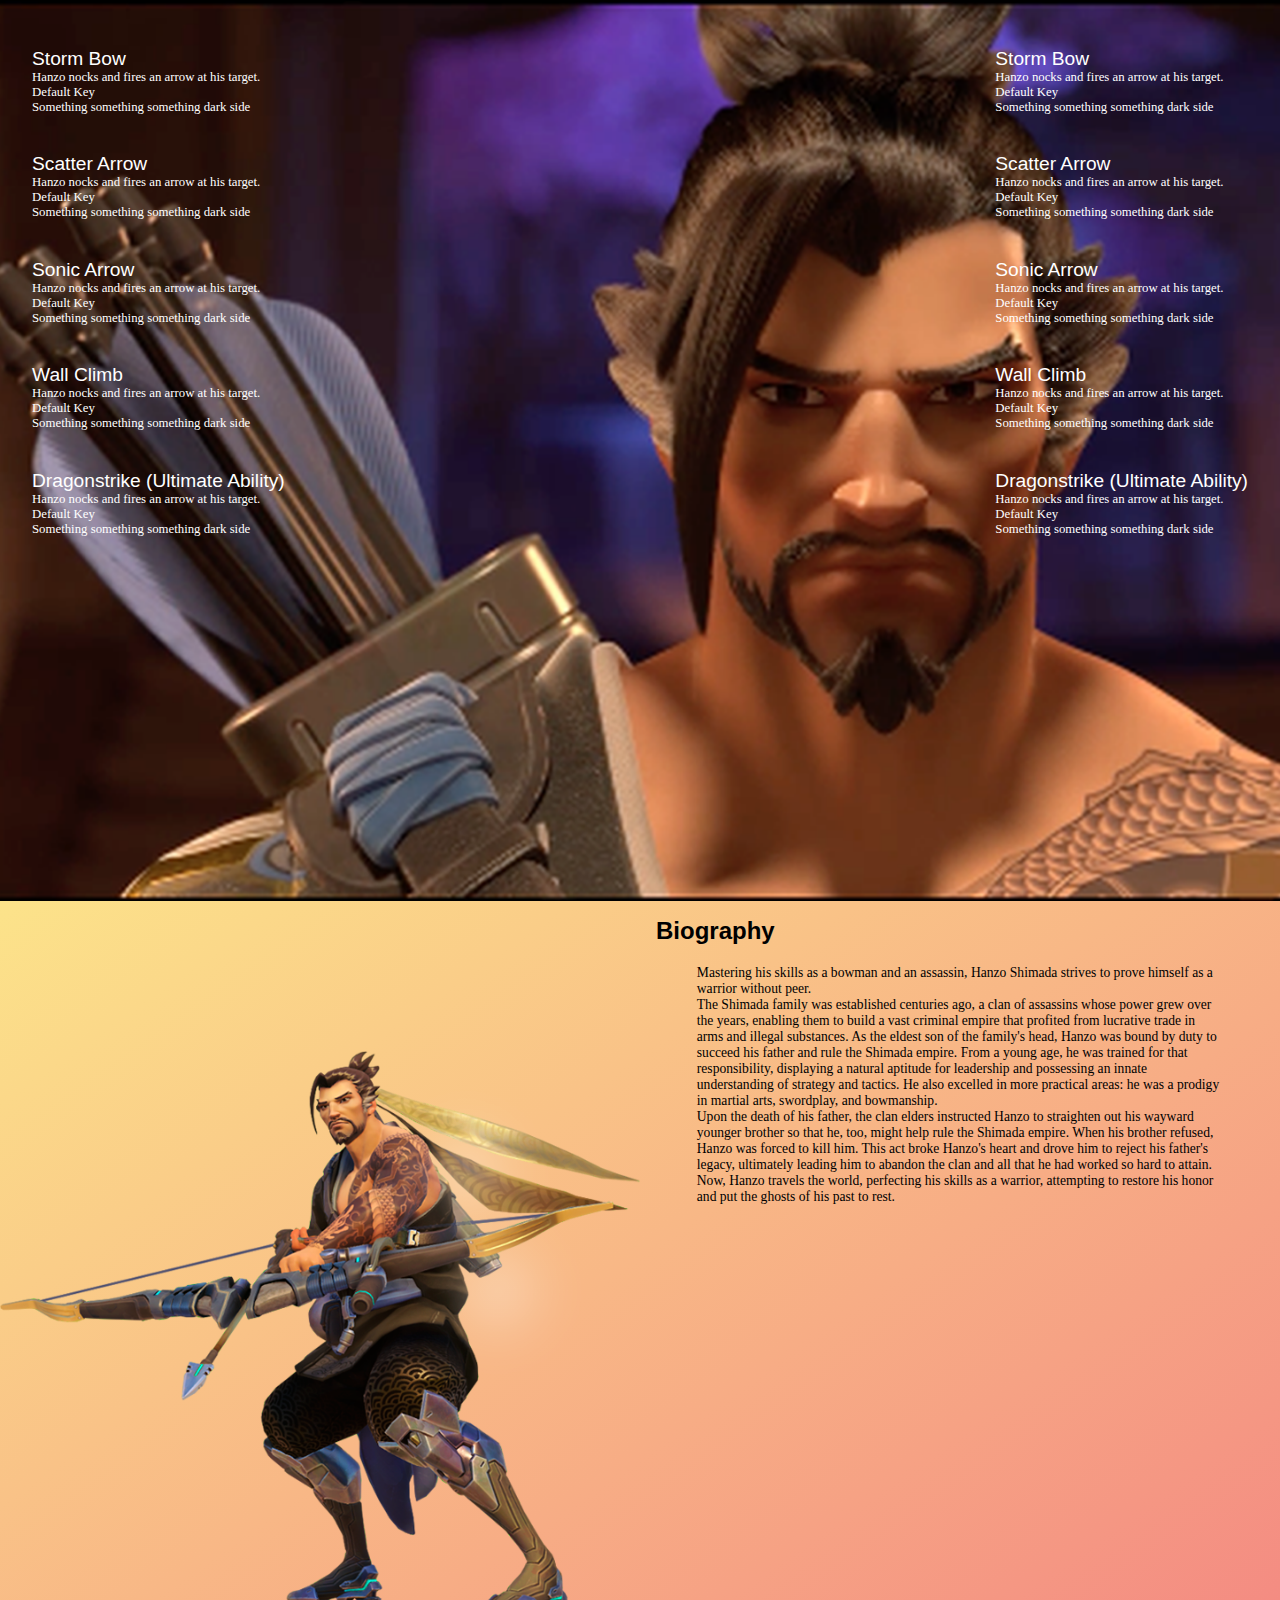
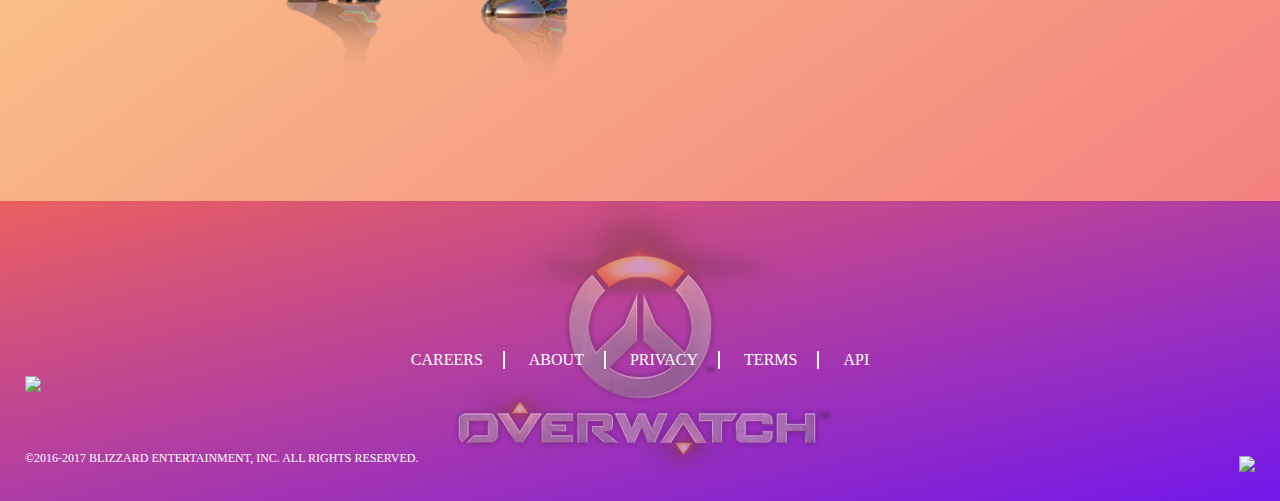
==== character.html @ 1e9bcd0b "To be fixed: -Responsiveness -Loading Screen" ====
<!DOCTYPE html>
<html lang="it">
<head>
    <meta charset="utf-8">
    <meta name="viewport" content="width=device-width, initial-scale=1.0">
    <link rel="shortcut icon" href="img/overwatch-favicon.ico" />
    <title>Hanzo | Overwatch</title>
    <link rel="stylesheet" href="css/normalize.css" />
    <link rel="stylesheet" href="css/style.css" />
</head>

<body>
    <section id="character-profile">
        <ul id="abilities">
            <li>Storm Bow</li>
            <li>Hanzo nocks and fires an arrow at his target. <br/>Default Key <br />Something something something dark side</li>
            <li>Scatter Arrow</li>
            <li>Hanzo nocks and fires an arrow at his target. <br/>Default Key <br />Something something something dark side</li>
            <li>Sonic Arrow</li>
            <li>Hanzo nocks and fires an arrow at his target. <br/>Default Key <br />Something something something dark side</li>
            <li>Wall Climb</li>
            <li>Hanzo nocks and fires an arrow at his target. <br/>Default Key <br />Something something something dark side</li>
            <li>Dragonstrike <span>(Ultimate Ability)</span></li>
            <li>Hanzo nocks and fires an arrow at his target. <br/>Default Key <br />Something something something dark side</li>
        </ul>
        <ul id="profile">
            <li>Storm Bow</li>
            <li>Hanzo nocks and fires an arrow at his target. <br/>Default Key <br />Something something something dark side</li>
            <li>Scatter Arrow</li>
            <li>Hanzo nocks and fires an arrow at his target. <br/>Default Key <br />Something something something dark side</li>
            <li>Sonic Arrow</li>
            <li>Hanzo nocks and fires an arrow at his target. <br/>Default Key <br />Something something something dark side</li>
            <li>Wall Climb</li>
            <li>Hanzo nocks and fires an arrow at his target. <br/>Default Key <br />Something something something dark side</li>
            <li>Dragonstrike <span>(Ultimate Ability)</span></li>
            <li>Hanzo nocks and fires an arrow at his target. <br/>Default Key <br />Something something something dark side</li>
        </ul>
    </section>
    <section id="character-bio">
        <div id="biography-img">
            <img src="img/CharacterPage_Hanzo_Full.png" />
        </div>
        <div id="biography-text">
            <h2>Biography</h2>
            <p>Mastering his skills as a bowman and an assassin, Hanzo Shimada strives to prove himself as a warrior without peer. <br/>The Shimada family was established centuries ago, a clan of assassins whose power grew over the years, enabling them to build a vast criminal empire that profited from lucrative trade in arms and illegal substances. As the eldest son of the family's head, Hanzo was bound by duty to succeed his father and rule the Shimada empire. From a young age, he was trained for that responsibility, displaying a natural aptitude for leadership and possessing an innate understanding of strategy and tactics. He also excelled in more practical areas: he was a prodigy in martial arts, swordplay, and bowmanship. <br/>Upon the death of his father, the clan elders instructed Hanzo to straighten out his wayward younger brother so that he, too, might help rule the Shimada empire. When his brother refused, Hanzo was forced to kill him. This act broke Hanzo's heart and drove him to reject his father's legacy, ultimately leading him to abandon the clan and all that he had worked so hard to attain. <br/>Now, Hanzo travels the world, perfecting his skills as a warrior, attempting to restore his honor and put the ghosts of his past to rest.</p>
        </div>
    </section>
    
    <footer>
        <div id="footer-logo"></div>
        <div id="blizz-logo">
            <div id="blizz-logo-wrap">
                <a href="#"><img src="img/Blizzard_Entertainment_Logo.png" /></a>
            </div>
            <p>&copy;2016-2017 BLIZZARD ENTERTAINMENT, INC. ALL RIGHTS RESERVED.</p>
        </div>
        <div id="footer-menu">
            <ul>
                <li><a href="#">Careers</a></li>
                <li><a href="#">About</a></li>
                <li><a href="#">Privacy</a></li>
                <li><a href="#">Terms</a></li>
                <li><a href="#">API</a></li>
            </ul>
        </div>
        <div id="pegi">
            <img src="img/PG12.png" />
        </div>
    </footer>
    
    <script src="js/jquery-3.1.1.min.js"></script>
    <script src="js/main.js"></script>
</body>
</html>
---- css/style.css ----
@font-face { 
    font-family: Big Noodle Titling; src: url('../fonts/big_noodle_titling.ttf'); 
}

@font-face { 
    font-family: Big Noodle Titling; font-weight: italic; src: url('../fonts/big_noodle_titling_oblique.ttf');
}

* {
    margin: 0;
    padding: 0;
}

html, body {
    height: 100%;
    width: 100%;
    font-family: 'Big Noodle Titling', sans-serif;
}

/** loading page **/

#loading {
    height: 100%;
    width: 100%;
    background: linear-gradient(315deg, #1bcedf, #27afcc, #3a7bae, #4a5194, #5b247a);
    background-size: 500% 500%;
    -webkit-animation: loading-gradient 10s ease infinite;
    -moz-animation: loading-gradient 10s ease infinite;
    -o-animation: loading-gradient 10s ease infinite;
    animation: loading-gradient 10s ease infinite;
    position: fixed;
    z-index: 1000;
}

@-webkit-keyframes loading-gradient {
    0%{background-position:0% 5%}
    50%{background-position:100% 96%}
    100%{background-position:0% 5%}
}
@-moz-keyframes loading-gradient {
    0%{background-position:0% 5%}
    50%{background-position:100% 96%}
    100%{background-position:0% 5%}
}
@-o-keyframes loading-gradient {
    0%{background-position:0% 5%}
    50%{background-position:100% 96%}
    100%{background-position:0% 5%}
}
@keyframes loading-gradient { 
    0%{background-position:0% 5%}
    50%{background-position:100% 96%}
    100%{background-position:0% 5%}
}

#loading #logo-loader {
    height: 200px;
}

#loading #logo-loader img {
    height: 100%;
}

/** select-mode Start **/

#select-mode {
    height: 100%;
    width: 100%;
    background: #1BCEDF;
    background: -webkit-linear-gradient(left top, #5B247A, #1BCEDF);
    background: -o-linear-gradient(bottom right, #5B247A, #1BCEDF);
    background: -moz-linear-gradient(bottom right, #5B247A, #1BCEDF);
    background: linear-gradient(to bottom right, #5B247A, #1BCEDF);
    border-top: 1px solid;
    position: relative;
    overflow: hidden;
}

#select-mode #logo {
    text-align: center;
    height: 80px;
    margin-top: 10px;
}

#select-mode #logo img {
    height: 100%;
}

#select-mode #noob {
    width: 50%;
    height: calc(100% - 91px);
    position: absolute;
    left: 0;
    text-align: center;
}

#select-mode #noob button {
    background-color: #FEED27;
    border-radius: 5px;
    border: 2px solid #D88931;
    padding: 10px 20px;
    font-size: 30px;
    color: #565656;
    margin-top: 10%;
    box-shadow: 2px 2px 4px #000;
    transition: all 0.3s;
}

#select-mode #divider {
    height: 70%;
    width: 2px;
    position: absolute;
    top: 20%;
    background-color: #fff;
    border-radius: 3px;
    left: 50%;
    margin-left: -1px;
}

#select-mode #babyw {
    margin-top: 20%;
    height: 40%;
}

#select-mode #babyw img {
    height: 100%;
}

#select-mode h1 {
    bottom: 0px;
    position: absolute; 
    width: 100%;
}

#select-mode h1 a {
    color: #fff;
    text-decoration: none;
    font-weight: 100;
    font-size: 34px;
}

#select-mode #pro {
    width: 50%;
    height: calc(100% - 91px);
    position: absolute;
    right: 0;
    text-align: center;
}

#select-mode #pro #winston {
    height: 80%;
    margin-top: 5%;
}

#select-mode #pro #winston img {
    height: 100%;
}

#select-mode button:hover {
    box-shadow: none!important;
}

#select-mode h1:hover {
    text-decoration: underline;
}

/** select-mode End **/

/** index.html Start **/

#menu {
    position: fixed;
    right: 0;
    width: 50%;
    z-index: 100;
}

#menu ul {
    text-align: right;
}

#menu ul li {
    display: inline-block;
    transform: rotate(45deg);
    transform-origin: top left;
    margin-left: 15px;
    margin-right: 15px;
    font-size: 100%;
}

#menu ul li a {
    color: #000;
    text-decoration: none;
    border: 1px solid transparent;
    border-radius: 2px;
    padding: 2px 5px;
}

#menu ul li a:hover {
    border: 1px solid #fff;
    background-color: #fff;
    color: #35BCE0;
}

#welcome {
    height: 100%;
    width: 100%;
    background: #6078EA;
    background: -webkit-linear-gradient(left top, #17EAD9, #6078EA);
    background: -o-linear-gradient(bottom right, #17EAD9, #6078EA);
    background: -moz-linear-gradient(bottom right, #17EAD9, #6078EA);
    background: linear-gradient(to bottom right, #17EAD9, #6078EA);
    text-align: center;
    overflow: hidden;
}

#welcome #logo {
    height: 40%;
}

#welcome #logotop {
    height: calc(70% - 50px);
    padding-top: 50px;
}

#welcome #logotop img {
    height: 100%;
}

#welcome #logo h2 {
    margin-top: 30px;
    height: calc(30% - 30px);
}

#welcome #characters {
    height: 60%;
}

#welcome #characters img {
    height: 100%;
    padding-bottom: 40px;
}

#tutorial {
    height: 100%;
    width: 100%;
}

#roles {
    width: 100%;
    background-image: url(../img/back.png);
    background-repeat: repeat;
}

#roles #role {
    padding-top: 20px;
    text-align: center;
    width: 50%;
    max-width: 900px;
    margin-left: auto;
    margin-right: auto;
    margin-bottom: 20px;
}

#roles #role p {
    font-family: 'Lucida Grande', sans-serif;
}

#roles .role-container {
    position: relative;
}

.container {
    width: 90%;
    margin-left: auto;
    margin-right: auto;
    border-radius: 7px;
    margin-bottom: 0px;
    transition: all 1.5s;
    margin-bottom: 30px;
    position: relative;
}

.container#last {
    margin-bottom: 0;
    padding-bottom: 20px;
}

.container .top {
    cursor: pointer;
}

.containerClicked {
    background: rgb(66,230,149);
    background: -moz-linear-gradient(-45deg, rgba(66,230,149,1) 0%, rgba(59,178,184,1) 100%);
    background: -webkit-linear-gradient(-45deg, rgba(66,230,149,1) 0%,rgba(59,178,184,1) 100%);
    background: linear-gradient(bottom right, rgba(66,230,149,1) 0%,rgba(59,178,184,1) 100%);
    filter: progid:DXImageTransform.Microsoft.gradient( startColorstr='#42e695', endColorstr='#3bb2b8',GradientType=1 );
}

#roles .section {
    height: 80px;
    padding: 20px;
    border-top: 2px solid #ddd;
    position: relative;
}

.removeBorder {
    border-top: none!important;
}

#roles .section .top .text {
    width: 60%;
    float: left;
}

#roles .section .top p {
    font-family: 'Lucida Grande', sans-serif;
    line-height: 20px;
}

#roles .section .top img {
    height: 100px;
    float: right;
    margin-right: 50px;
}

#roles #close-menu {
    position: relative;
    height: 30px;
    width: 30px;
    z-index: 1000;
    cursor: pointer;
    margin-left: auto;
    margin-right: 2%;
    display: none;
}

#roles #left, #roles #right {
    position: absolute;
    height: 4px;
    width: 25px;
    border-radius: 3px;
    background-color: #000;
    z-index: 1;
    top: 14px;
    right: 2px;
}

#roles #close-menu:hover {
    animation: rotate-close-menu 1.5s;
}

@keyframes rotate-close-menu {
    0% {}
    100% { transform: rotate(720deg); }
}

.closeMenu {
    display: block!important;
}

#roles #left {
    transform: rotate(45deg);
}

#roles #right {
    transform: rotate(-45deg);
}

.container .bot {
    text-align: center;
    height: 0;
}

.botClicked {
    height: auto!important;
}

.container .bot .card {
    width: 180px;
    height: 0;
    margin-top: 40px;
    margin-bottom: 40px;
    background-color: rgba(229, 229, 229, 0.6);
    display: inline-block;
    color: #000;
    transition: background-color 1.5s;
}

.cardClicked {
    height: 300px!important;
}

.container .bot .card .img {
    height: calc(100% - 30px);
    vertical-align: top;
    overflow: hidden;
    position: relative;
}

.container .bot .card:hover {
    background-color: #333!important;
}

.container .bot .card:hover .img img {
    height: 240px;
    padding-top: 10px;
}

.container .bot .card:hover h2 {
    color: #fff;
}

.container .bot .card:hover .img #shadow {
    animation: fadeOut;
    -webkit-animation-duration: 3s;animation-duration: 3s;
    -webkit-animation-fill-mode: both;animation-fill-mode: both;
}

@-webkit-keyframes fadeOut {
    from { opacity: 1; }
    to { opacity: 0; }
}

@keyframes fadeOut {
    from { opacity: 1; }
    to { opacity: 0; }
}

.container .bot .card#even {
    background-color: rgba(189, 189, 189, 0.6);
}

.container .bot .card .img img {
    height: 200px;
    transition: all 1s;
    padding-top: 50px;
    position: absolute;
    left: 50%;
    top: 50%;
    -webkit-transform: translateY(-50%) translateX(-50%);
}

.container .bot .card h2 {
    display: none;
    color: #000;
    transition: color 1.5s;
}

.nameClicked {
    display: block!important;
    transition-delay: 1.5s;
}

#maps-header {
    width: 100%;
    background: #6078EA;
    background: -webkit-linear-gradient(left top, #6078EA, #17EAD9);
    background: -o-linear-gradient(bottom right, #6078EA, #17EAD9);
    background: -moz-linear-gradient(bottom right, #6078EA, #17EAD9);
    background: linear-gradient(to bottom right, #6078EA, #17EAD9);
    text-align: center;
    border-top: 1px solid #6078EA;
}

#maps p {
    font-family: 'Lucida Grande';
    padding: 20px 0;
    width: 90%;
    margin-left: 5%;
    margin-right: 5%;
}

.slicker {
    width: 100%;
}

.slicker .page {
    height: 90vh;
    position: relative;
}

.map {
    display: inline-block;
    height: 100%;
    width: 33.3333333%;
    text-align: center;
    position: absolute;
    overflow: hidden;
}

.four-row .map {
    width: 25%;
}

.four-row .map:nth-child(2) {
    left: 25%;
}

.four-row .map:nth-child(3) {
    left: 50%;
}

.four-row .map:nth-child(4) {
    left: 75%;
}

.map:nth-child(2) {
    left: 33.3333333%;
}

.map:nth-child(3) {
    left: 66.6666666%;
}

.map h1 {
    position: absolute;
    width: 100%;
    top: 25%;
    color: #fff;
    z-index: 1;
}

.map img {
    height: 100%;
    width: 100%;
    object-fit: cover;
    transition: all 5s;
    position: absolute;
    left: 50%;
    top: 50%;
    -webkit-transform: translateY(-50%) translateX(-50%);
}

.map img:hover {
    height: 150%;
    width: 150%;
}

.slicker .page .descr {
    position: absolute;
    bottom: 0;
    background-color: rgba(0, 0, 0, 0.7)
}

.slicker .page .descr h1, .slicker .page .descr p {
    width: 100vw;
    text-align: center;
    color: #fff;
}

footer {
    background: #7117EA;
    background: -webkit-linear-gradient(left top, #EA6060, #7117EA);
    background: -o-linear-gradient(bottom right, #EA6060, #7117EA);
    background: -moz-linear-gradient(bottom right, #EA6060, #7117EA);
    background: linear-gradient(to bottom right, #EA6060, #7117EA);
    position: relative;
    height: 300px;
}

footer #footer-logo {
    height: 300px;
    width: 100%;
    background-image: url(../img/logo_footer.png);
    background-position: center;
    background-repeat: no-repeat;
    background-size: contain;
    opacity: 0.5;
}

footer #blizz-logo {
    top: 175px;
    left: 25px;
    height: 100px;
    position: absolute;
}

footer #blizz-logo-wrap {
    height: 75px;
}

footer #blizz-logo-wrap img {
    height: 100%;
}

footer #blizz-logo p {
    display: block;
    color: #fff;
    font-family: 'Lucida Grande';
    font-size: 12px;
}

#footer-menu {
    position: absolute;
    width: 100%;
    text-align: center;
    top: 150px;
    font-family: 'Lucida Grande';
    text-transform: uppercase;
}

#footer-menu ul {
    
}

#footer-menu ul li {
    display: inline-block;
    border-right: 2px solid #fff;
}

#footer-menu ul li:last-child {
    border-right: none;
}

#footer-menu ul li a {
    color: #fff;
    text-decoration: none;
    padding: 0 20px;
}

#footer-menu ul li a:hover {
    text-decoration: underline;
}

#pegi {
    position: absolute;
    right: 25px;
    bottom: 25px;
}

/** index.html End **/

/** Character Profile Start **/

#character-profile {
    border-top: 1px solid #000;
    height: 100%;
    width: 100%;
    background: url(../img/character-info-hanzo.png) no-repeat;
    background-size: cover;
}

#character-profile #abilities {
    top: 3em;
    left: 2em;
    position: absolute;
}

#character-profile #abilities li, #character-profile #profile li {
    color: #fff;
    list-style: none;
}

#character-profile #abilities li:nth-child(odd), #character-profile #profile li:nth-child(odd) {
    font-size: 120%;;
}

#character-profile #abilities li:nth-child(even), #character-profile #profile li:nth-child(even) {
    font-family: 'Lucida Grande';
    font-size: 80%;
    margin-bottom: 3em;
}

#character-profile #profile {
    position: absolute;
    top: 3em;
    right: 2em;
}

#character-bio {
    height: 100%;
    width: 100%;
    background: #FCE38A;
    background: -webkit-linear-gradient(left top, #FCE38A, #F38181);
    background: -o-linear-gradient(bottom right, #FCE38A, #F38181);
    background: -moz-linear-gradient(bottom right, #FCE38A, #F38181);
    background: linear-gradient(to bottom right, #FCE38A, #F38181);
}

#character-bio #biography-img {
    height: 100%;
    width: 50%;
    float: left;
}

#character-bio #biography-img img {
    height: calc(100% - 2em);
    width: 100%;
    object-fit: contain;
    margin-top: 2em;
}

#character-bio #biography-text {
    height: calc(100% - 2em);
    width: calc(50% - 2em);
    float: right;
    padding: 1em;
}

#character-bio #biography-text p {
    font-family: 'Lucida Grande';
    font-size: 85%;
    padding: 1.5em 3em;
}
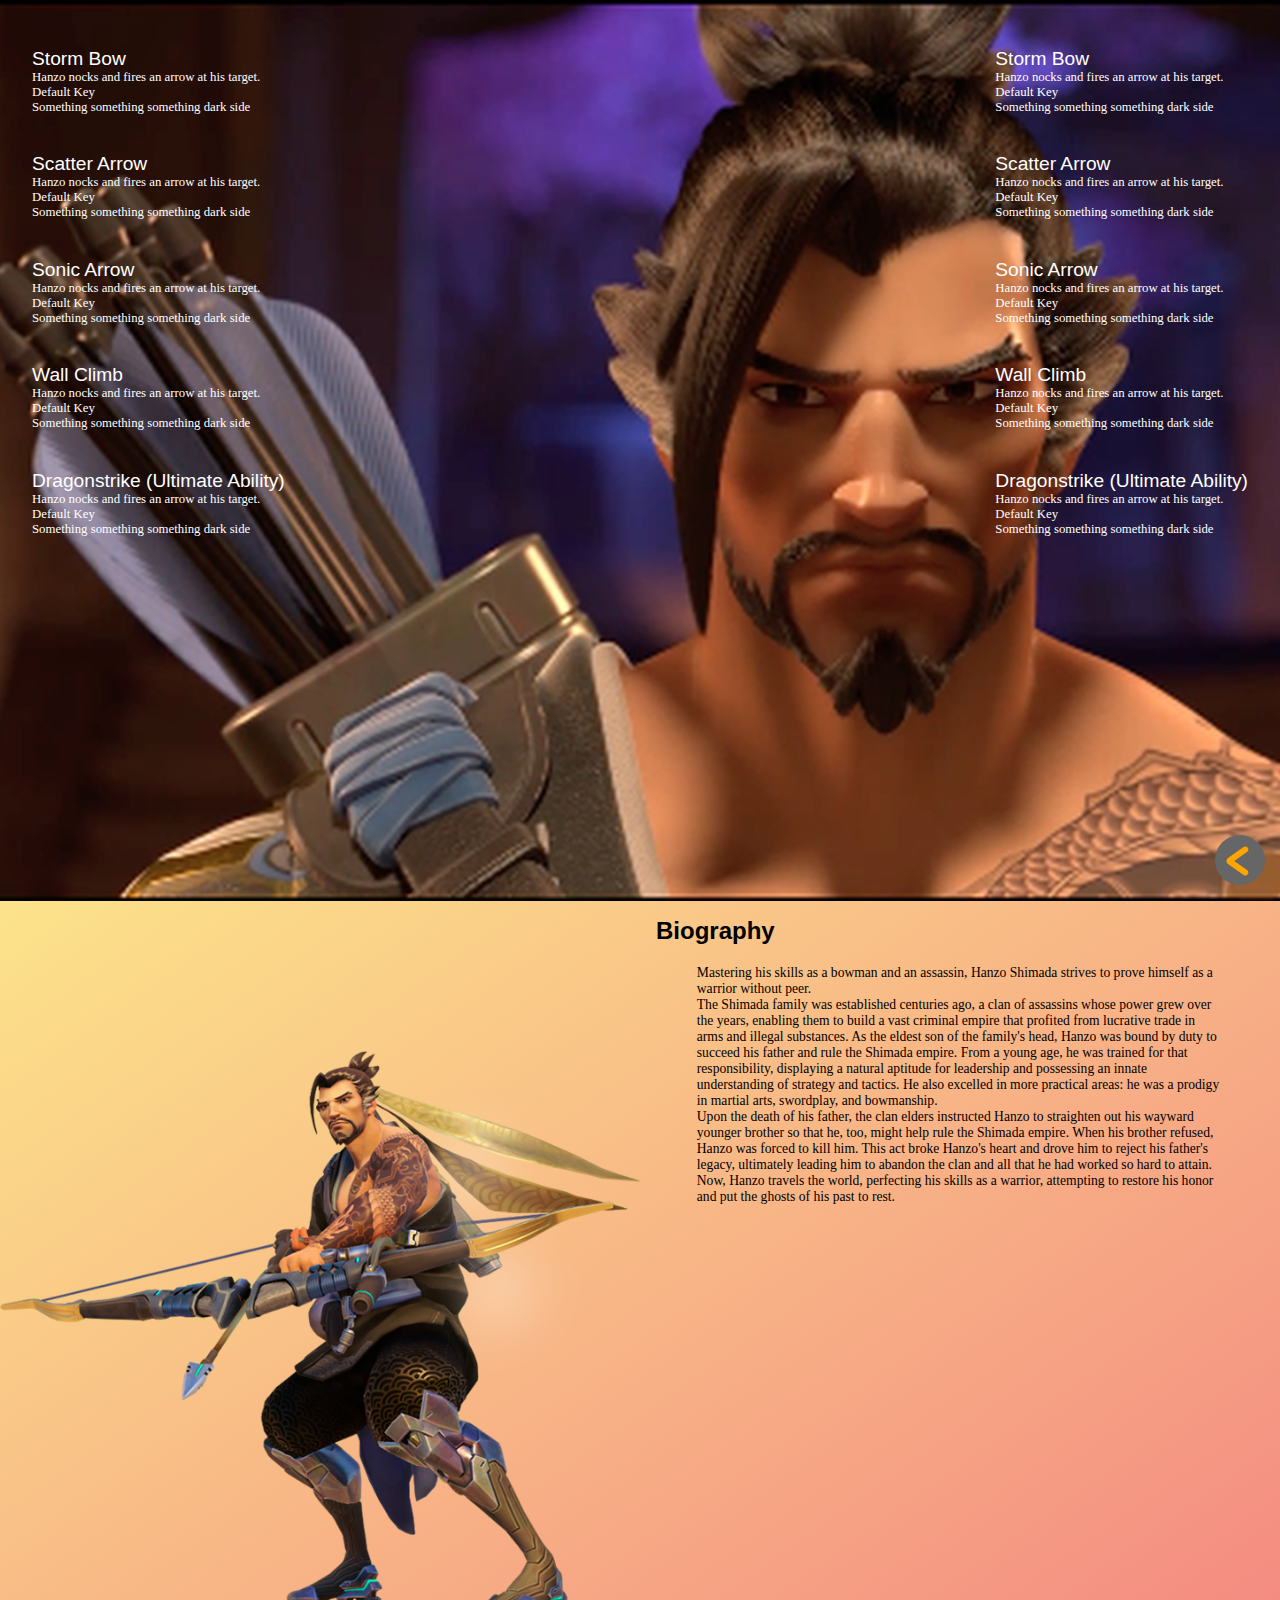
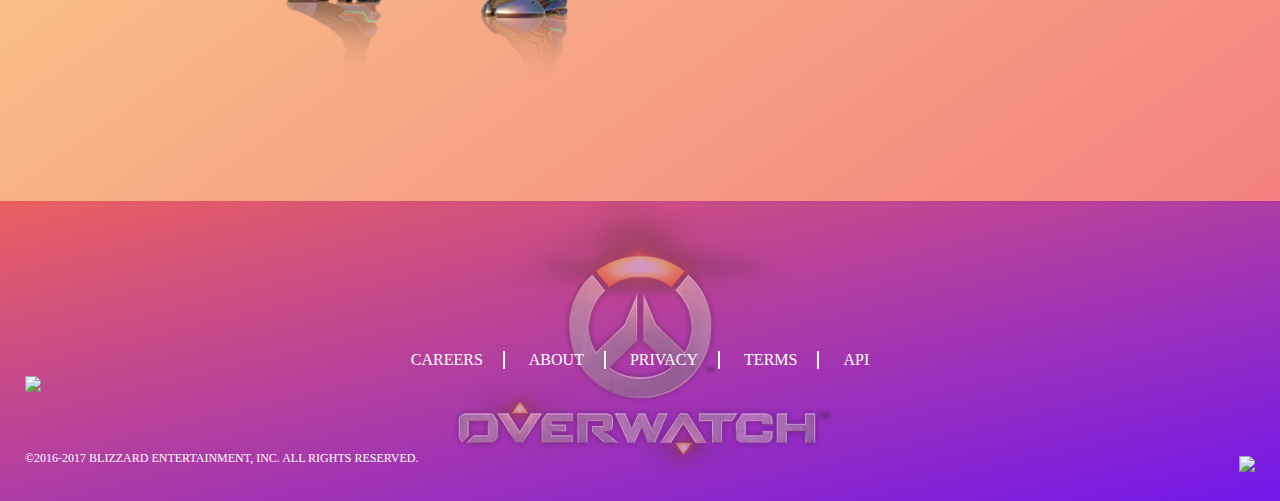
==== commit 2fc08964: "Fixed: -Loading Screen To be Fixed: -Responsiveness" ====
--- a/character.html
+++ b/character.html
@@ -35,6 +35,14 @@
             <li>Dragonstrike <span>(Ultimate Ability)</span></li>
             <li>Hanzo nocks and fires an arrow at his target. <br/>Default Key <br />Something something something dark side</li>
         </ul>
+        <a href="new-player.html#roles"><div class="arrow" id="arrow-back">
+            <div id="one"></div>
+            <div id="two"></div>
+        </div></a>
+        <a class="scroll" href="#character-profile"><div class="arrow" id="arrow-top">
+            <div id="one"></div>
+            <div id="two"></div>
+        </div></a>
     </section>
     <section id="character-bio">
         <div id="biography-img">
--- a/css/style.css
+++ b/css/style.css
@@ -55,13 +55,20 @@
 
 #loading #logo-loader {
     height: 200px;
+    width: 200px;
+    background-color: #fff;
+    margin-left: auto;
+    margin-right: auto;
+    margin-top: calc(25% - 100px);
+    border-radius: 50%;
+    overflow: hidden
 }
 
 #loading #logo-loader img {
-    height: 100%;
-}
-
-/** select-mode Start **/
+    height: 200px;
+}
+
+/** index.html Start **/
 
 #select-mode {
     height: 100%;
@@ -164,14 +171,13 @@
     text-decoration: underline;
 }
 
-/** select-mode End **/
-
-/** index.html Start **/
+/** index.html End **/
+
+/** new-player.html Start **/
 
 #menu {
     position: fixed;
     right: 0;
-    width: 50%;
     z-index: 100;
 }
 
@@ -288,6 +294,7 @@
 
 .container .top {
     cursor: pointer;
+    height: 100px;
 }
 
 .containerClicked {
@@ -299,10 +306,19 @@
 }
 
 #roles .section {
-    height: 80px;
+    
     padding: 20px;
     border-top: 2px solid #ddd;
     position: relative;
+    transition: background-color 0.5s;
+}
+
+#roles .container:hover {
+    background: rgb(66,230,149);
+    background: -moz-linear-gradient(-45deg, rgba(66,230,149,1) 0%, rgba(59,178,184,1) 100%);
+    background: -webkit-linear-gradient(-45deg, rgba(66,230,149,1) 0%,rgba(59,178,184,1) 100%);
+    background: linear-gradient(bottom right, rgba(66,230,149,1) 0%,rgba(59,178,184,1) 100%);
+    filter: progid:DXImageTransform.Microsoft.gradient( startColorstr='#42e695', endColorstr='#3bb2b8',GradientType=1 );
 }
 
 .removeBorder {
@@ -371,6 +387,7 @@
 .container .bot {
     text-align: center;
     height: 0;
+    width: 100%;
 }
 
 .botClicked {
@@ -380,12 +397,12 @@
 .container .bot .card {
     width: 180px;
     height: 0;
-    margin-top: 40px;
-    margin-bottom: 40px;
+    margin-top: 0px;
+    margin-bottom: 0px;
     background-color: rgba(229, 229, 229, 0.6);
     display: inline-block;
     color: #000;
-    transition: background-color 1.5s;
+    transition: background-color 0.2s;
 }
 
 .cardClicked {
@@ -414,7 +431,7 @@
 
 .container .bot .card:hover .img #shadow {
     animation: fadeOut;
-    -webkit-animation-duration: 3s;animation-duration: 3s;
+    -webkit-animation-duration: 0.5s;animation-duration: 0.5s;
     -webkit-animation-fill-mode: both;animation-fill-mode: both;
 }
 
@@ -434,7 +451,7 @@
 
 .container .bot .card .img img {
     height: 200px;
-    transition: all 1s;
+    transition: all 0.5s;
     padding-top: 50px;
     position: absolute;
     left: 50%;
@@ -520,6 +537,12 @@
     top: 25%;
     color: #fff;
     z-index: 1;
+    transition: all 0.5s;
+    cursor: pointer;
+}
+
+.map h1:hover {
+    background-color: rgba(0, 0, 0, 0.6);
 }
 
 .map img {
@@ -533,19 +556,20 @@
     -webkit-transform: translateY(-50%) translateX(-50%);
 }
 
-.map img:hover {
+.map:hover img {
     height: 150%;
     width: 150%;
 }
 
 .slicker .page .descr {
+    width: 100%;
     position: absolute;
     bottom: 0;
     background-color: rgba(0, 0, 0, 0.7)
 }
 
 .slicker .page .descr h1, .slicker .page .descr p {
-    width: 100vw;
+    width: 100%;
     text-align: center;
     color: #fff;
 }
@@ -571,7 +595,7 @@
 }
 
 footer #blizz-logo {
-    top: 175px;
+    bottom: 25px;
     left: 25px;
     height: 100px;
     position: absolute;
@@ -630,9 +654,52 @@
     bottom: 25px;
 }
 
-/** index.html End **/
+/** new-player.html End **/
 
 /** Character Profile Start **/
+
+.arrow {
+    position: fixed;
+    height: 50px;
+    width: 50px;
+    border-radius: 50%;
+    background-color: #666;
+    bottom: 15px;
+    right: 15px;
+    cursor: pointer;
+    transition: all 0.5s;
+    transform: rotate(0deg);
+    z-index: 10;
+}
+
+.rotate {
+    transform: rotate(90deg);
+    transition: all 0.5s;
+}
+
+.arrow #one, .arrow #two {
+    height: 6px;
+    width: 25px;
+    position: absolute;
+    background-color: #ffa500;
+    transform: rotate(-35deg);
+    top: 17px;
+    left: 10px;
+    border-radius: 5px;
+}   
+
+.arrow #two {
+    transform: rotate(35deg);
+    top: 29px;
+}
+
+#arrow-back {
+    display: block;
+}
+
+#arrow-top {
+    display: none;
+}
 
 #character-profile {
     border-top: 1px solid #000;
@@ -705,3 +772,30 @@
     padding: 1.5em 3em;
 }
 
+@media only screen and (max-width : 960px) {
+    footer {
+        height: 200px;
+    }
+    
+    #footer-menu {
+        top: 50px;
+    }
+    
+    footer #footer-logo {
+        display: none;
+    }
+    
+    footer #blizz-logo-wrap {
+        height: 50px;
+    }
+    
+    footer #blizz-logo p {
+        font-size: 8px;
+    }
+    
+    footer #blizz-logo {
+        bottom: 5px;
+        height: 75px;
+    }
+
+}